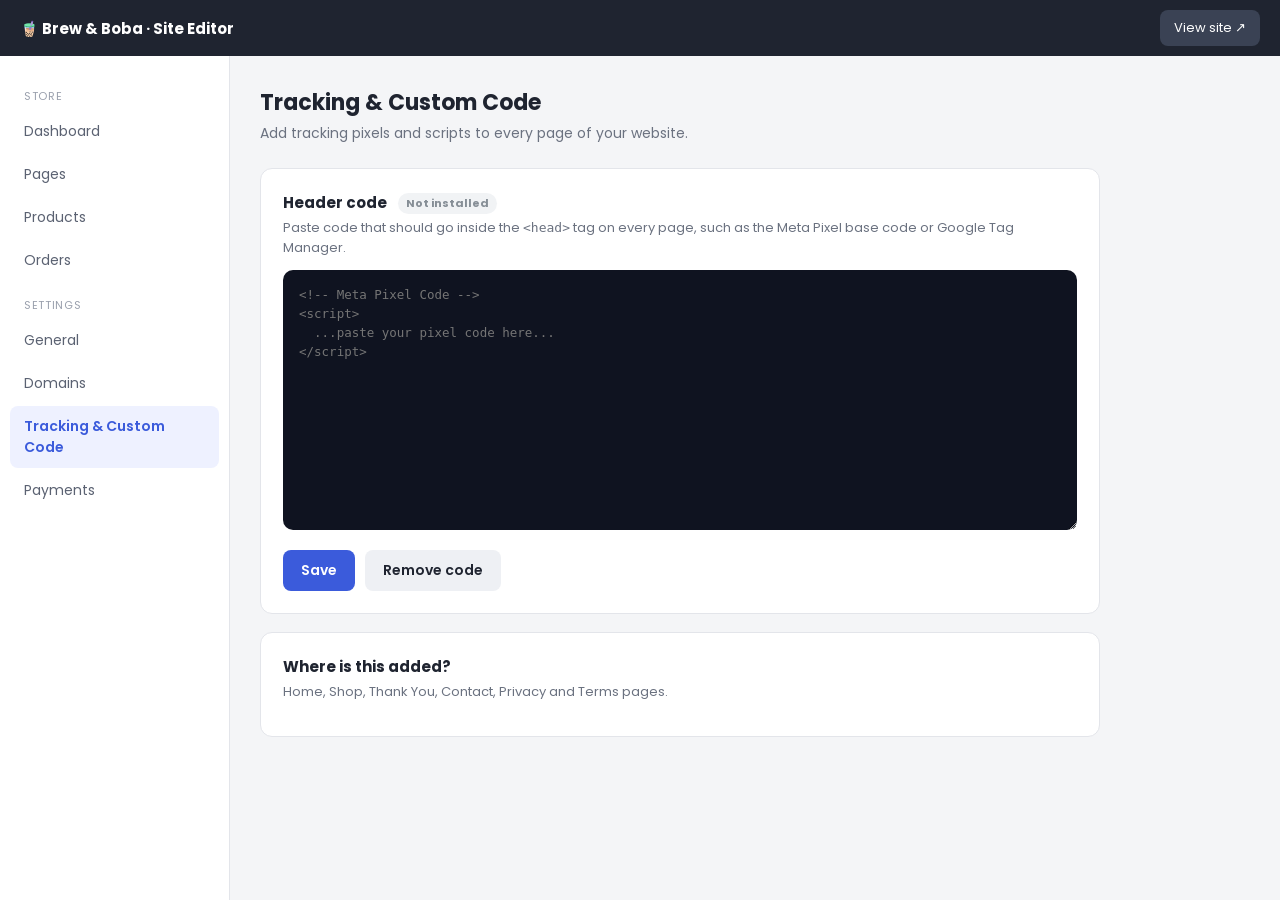
==== admin.html @ f5dbeb7f "Add site editor page for pasting header tracking code" ====
<!doctype html><html lang="en"><head><meta charset="utf-8"><meta name="viewport" content="width=device-width,initial-scale=1">
<link href="https://fonts.googleapis.com/css2?family=Poppins:wght@400;500;600;700&display=swap" rel="stylesheet">
<title>Site Editor · Brew & Boba</title>
<style>
*{box-sizing:border-box;margin:0;padding:0}
body{font-family:Poppins,system-ui,sans-serif;background:#f4f5f7;color:#1f2430;font-size:14px}
.top{background:#1f2430;color:#fff;height:56px;display:flex;align-items:center;justify-content:space-between;padding:0 20px}
.top b{font-size:15px}.top a{color:#fff;text-decoration:none;background:#3a4254;padding:8px 14px;border-radius:8px;font-size:13px}
.app{display:flex;min-height:calc(100vh - 56px)}
aside{width:230px;background:#fff;border-right:1px solid #e3e5ea;padding:18px 10px;flex-shrink:0}
aside div{padding:10px 14px;border-radius:8px;color:#5b6272;margin-bottom:2px;cursor:default}
aside .on{background:#eef1ff;color:#3b5bdb;font-weight:600}
aside small{display:block;padding:14px 14px 6px;color:#9aa0ad;font-size:11px;text-transform:uppercase;letter-spacing:.06em}
main{flex:1;padding:30px;max-width:900px}
h1{font-size:22px;margin-bottom:4px}.sub{color:#6b7280;margin-bottom:24px}
.panel{background:#fff;border:1px solid #e3e5ea;border-radius:12px;padding:22px;margin-bottom:18px}
.panel h2{font-size:15px;margin-bottom:4px}.panel p{color:#6b7280;font-size:13px;margin-bottom:12px}
textarea{width:100%;min-height:260px;font:12.5px/1.5 ui-monospace,Menlo,monospace;background:#0f1320;color:#c9f29b;border:0;border-radius:10px;padding:16px;resize:vertical}
textarea:focus{outline:3px solid #b7c4ff}
.bar{display:flex;gap:10px;align-items:center;margin-top:14px;flex-wrap:wrap}
button{font:inherit;font-weight:600;border:0;border-radius:8px;padding:10px 18px;cursor:pointer}
.save{background:#3b5bdb;color:#fff}.ghost{background:#eef0f4;color:#1f2430}
.status{font-size:13px;color:#2f9e44;font-weight:600}
.badge{display:inline-block;font-size:11px;padding:2px 8px;border-radius:99px;margin-left:8px;vertical-align:middle}
.live{background:#d3f9d8;color:#2b8a3e}.off{background:#f1f3f5;color:#868e96}
.toast{position:fixed;bottom:24px;left:50%;transform:translateX(-50%) translateY(100px);background:#1f2430;color:#fff;padding:12px 22px;border-radius:10px;transition:transform .3s}
.toast.show{transform:translateX(-50%) translateY(0)}
@media(max-width:700px){aside{display:none}main{padding:18px}}
</style></head><body>
<div class="top"><b>🧋 Brew &amp; Boba · Site Editor</b><a href="index.html" target="_blank">View site ↗</a></div>
<div class="app">
<aside><small>Store</small><div>Dashboard</div><div>Pages</div><div>Products</div><div>Orders</div>
<small>Settings</small><div>General</div><div>Domains</div><div class="on">Tracking &amp; Custom Code</div><div>Payments</div></aside>
<main>
<h1>Tracking &amp; Custom Code</h1><p class="sub">Add tracking pixels and scripts to every page of your website.</p>
<div class="panel"><h2>Header code <span id="st" class="badge off">Not installed</span></h2>
<p>Paste code that should go inside the <code>&lt;head&gt;</code> tag on every page, such as the Meta Pixel base code or Google Tag Manager.</p>
<textarea id="code" spellcheck="false" placeholder="<!-- Meta Pixel Code -->&#10;<script>&#10;  ...paste your pixel code here...&#10;</script>"></textarea>
<div class="bar"><button class="save" id="save">Save</button><button class="ghost" id="clear">Remove code</button><span class="status" id="msg"></span></div></div>
<div class="panel"><h2>Where is this added?</h2><p>Home, Shop, Thank You, Contact, Privacy and Terms pages.</p></div>
</main></div>
<div class="toast" id="toast">✅ Saved! Your code is now live on every page.</div>
<script>
function get(){try{return localStorage.getItem('bb_head_code')||''}catch(e){return ''}}
function badge(){var on=!!get();st.textContent=on?'Installed':'Not installed';st.className='badge '+(on?'live':'off')}
code.value=get();badge();
save.onclick=function(){try{localStorage.setItem('bb_head_code',code.value.trim())}catch(e){alert('Could not save in this browser.');return}
badge();toast.classList.add('show');setTimeout(function(){toast.classList.remove('show')},2500)};
clear.onclick=function(){if(!confirm('Remove the header code?'))return;try{localStorage.removeItem('bb_head_code')}catch(e){}code.value='';badge()};
</script></body></html>
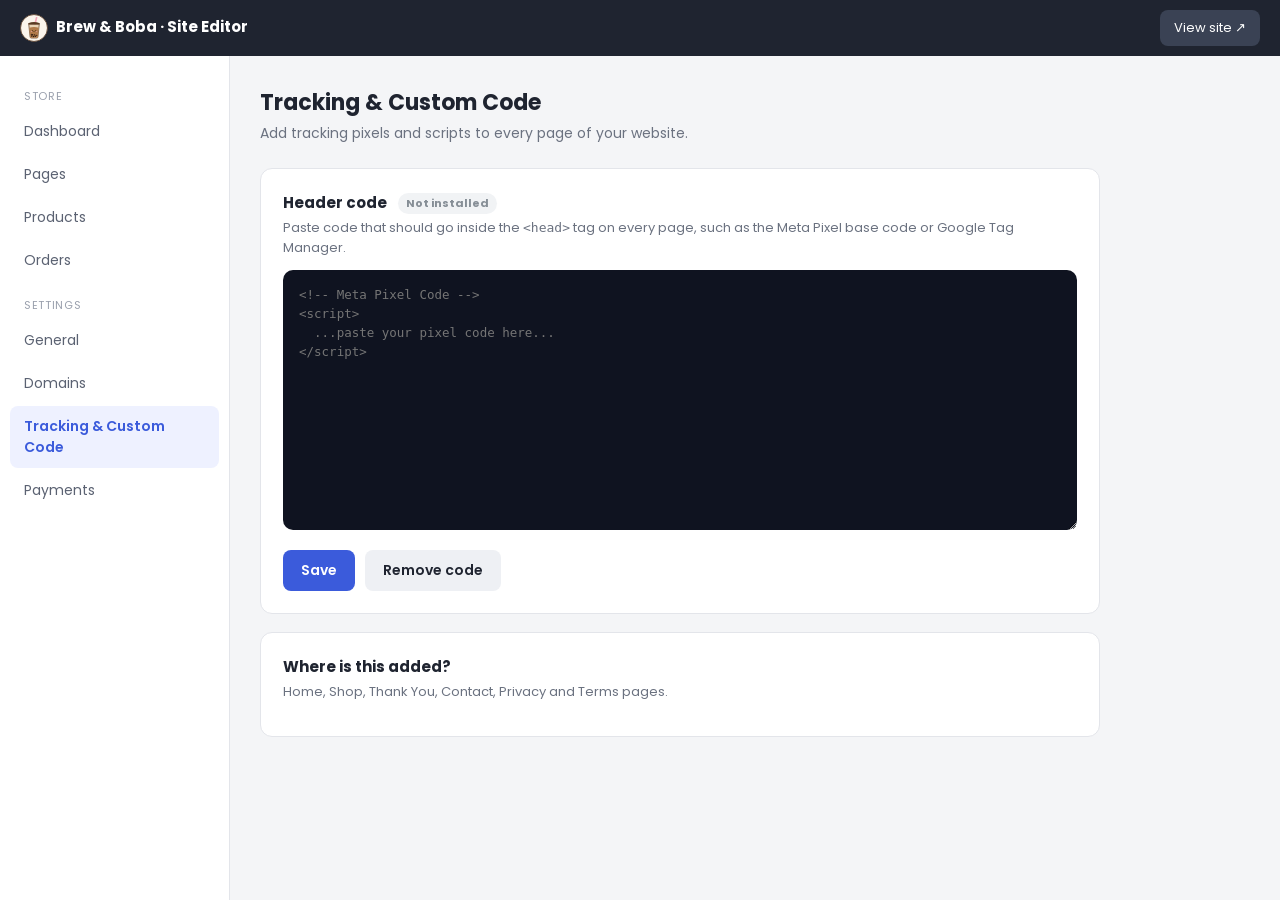
==== commit b36ab2a5: "Add logo" ====
--- a/admin.html
+++ b/admin.html
@@ -1,6 +1,6 @@
 <!doctype html><html lang="en"><head><meta charset="utf-8"><meta name="viewport" content="width=device-width,initial-scale=1">
 <link href="https://fonts.googleapis.com/css2?family=Poppins:wght@400;500;600;700&display=swap" rel="stylesheet">
-<title>Site Editor · Brew & Boba</title>
+<link rel="icon" href="logo.svg"><title>Site Editor · Brew & Boba</title>
 <style>
 *{box-sizing:border-box;margin:0;padding:0}
 body{font-family:Poppins,system-ui,sans-serif;background:#f4f5f7;color:#1f2430;font-size:14px}
@@ -27,7 +27,7 @@
 .toast.show{transform:translateX(-50%) translateY(0)}
 @media(max-width:700px){aside{display:none}main{padding:18px}}
 </style></head><body>
-<div class="top"><b>🧋 Brew &amp; Boba · Site Editor</b><a href="index.html" target="_blank">View site ↗</a></div>
+<div class="top"><b><img src="logo.svg" alt="" style="height:28px;vertical-align:middle;margin-right:8px">Brew &amp; Boba · Site Editor</b><a href="index.html" target="_blank">View site ↗</a></div>
 <div class="app">
 <aside><small>Store</small><div>Dashboard</div><div>Pages</div><div>Products</div><div>Orders</div>
 <small>Settings</small><div>General</div><div>Domains</div><div class="on">Tracking &amp; Custom Code</div><div>Payments</div></aside>
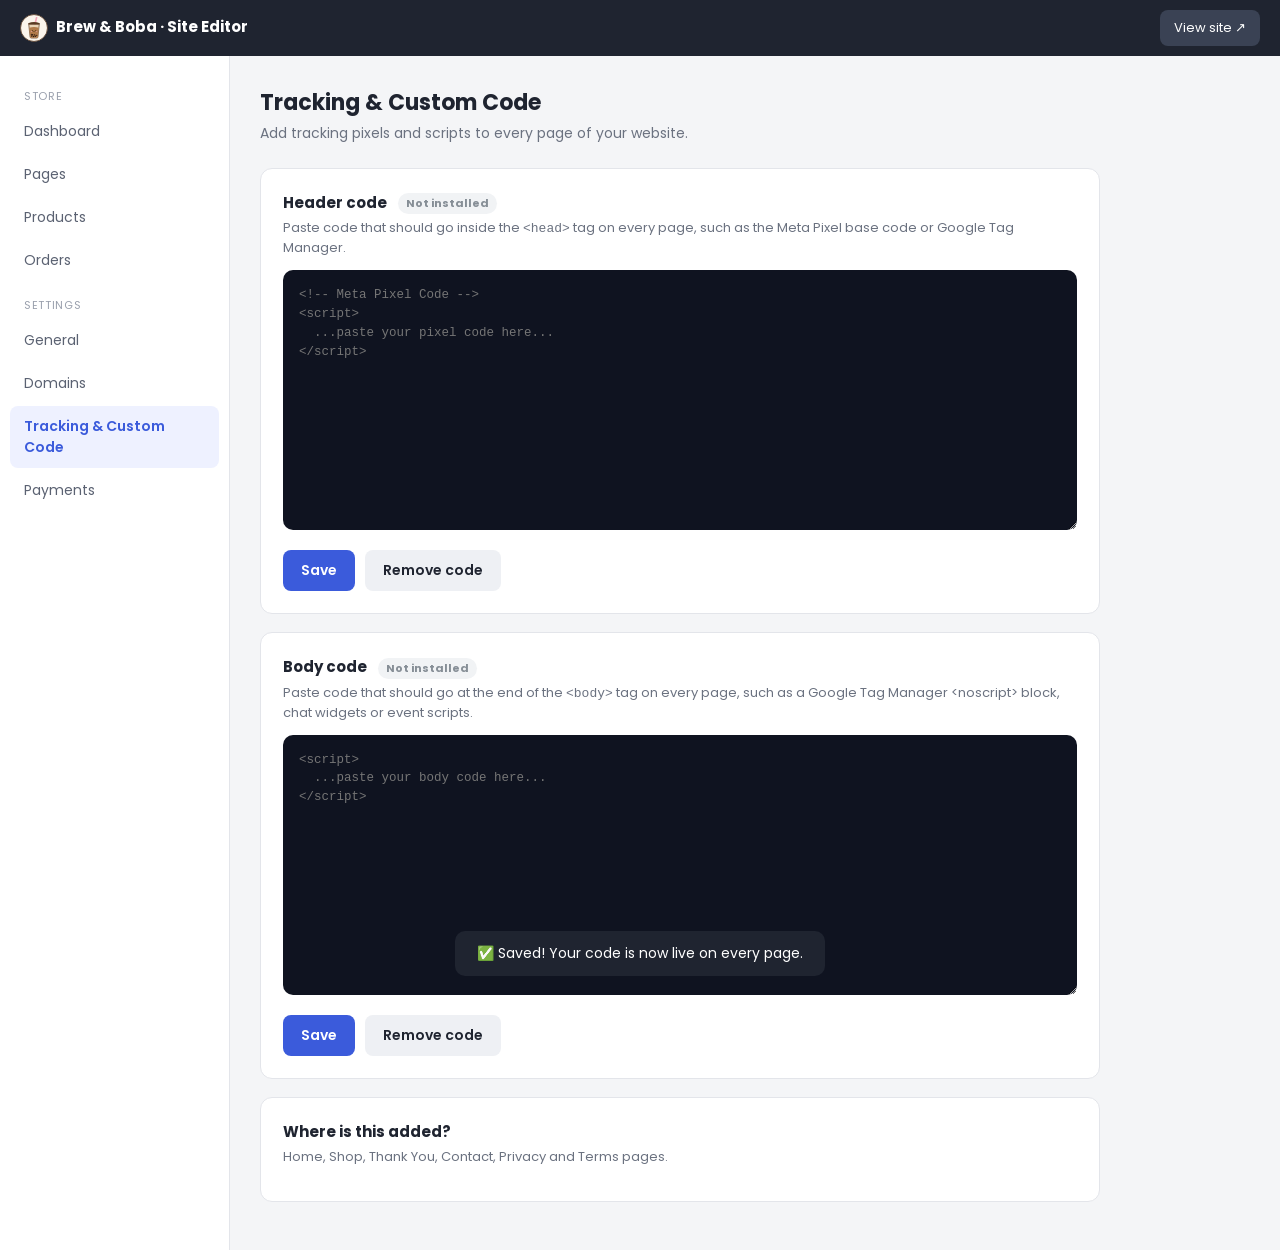
==== commit 8694f57c: "Add body code box to site editor" ====
--- a/admin.html
+++ b/admin.html
@@ -37,14 +37,22 @@
 <p>Paste code that should go inside the <code>&lt;head&gt;</code> tag on every page, such as the Meta Pixel base code or Google Tag Manager.</p>
 <textarea id="code" spellcheck="false" placeholder="<!-- Meta Pixel Code -->&#10;<script>&#10;  ...paste your pixel code here...&#10;</script>"></textarea>
 <div class="bar"><button class="save" id="save">Save</button><button class="ghost" id="clear">Remove code</button><span class="status" id="msg"></span></div></div>
+<div class="panel"><h2>Body code <span id="st2" class="badge off">Not installed</span></h2>
+<p>Paste code that should go at the end of the <code>&lt;body&gt;</code> tag on every page, such as a Google Tag Manager &lt;noscript&gt; block, chat widgets or event scripts.</p>
+<textarea id="code2" spellcheck="false" placeholder="<script>&#10;  ...paste your body code here...&#10;</script>"></textarea>
+<div class="bar"><button class="save" id="save2">Save</button><button class="ghost" id="clear2">Remove code</button></div></div>
 <div class="panel"><h2>Where is this added?</h2><p>Home, Shop, Thank You, Contact, Privacy and Terms pages.</p></div>
 </main></div>
 <div class="toast" id="toast">✅ Saved! Your code is now live on every page.</div>
 <script>
-function get(){try{return localStorage.getItem('bb_head_code')||''}catch(e){return ''}}
-function badge(){var on=!!get();st.textContent=on?'Installed':'Not installed';st.className='badge '+(on?'live':'off')}
-code.value=get();badge();
-save.onclick=function(){try{localStorage.setItem('bb_head_code',code.value.trim())}catch(e){alert('Could not save in this browser.');return}
-badge();toast.classList.add('show');setTimeout(function(){toast.classList.remove('show')},2500)};
-clear.onclick=function(){if(!confirm('Remove the header code?'))return;try{localStorage.removeItem('bb_head_code')}catch(e){}code.value='';badge()};
+function get(k){try{return localStorage.getItem(k)||''}catch(e){return ''}}
+function setup(key,ta,badgeEl,saveBtn,clearBtn,label){
+  function badge(){var on=!!get(key);badgeEl.textContent=on?'Installed':'Not installed';badgeEl.className='badge '+(on?'live':'off')}
+  ta.value=get(key);badge();
+  saveBtn.onclick=function(){try{localStorage.setItem(key,ta.value.trim())}catch(e){alert('Could not save in this browser.');return}
+    badge();toast.textContent='✅ Saved! Your '+label+' code is now live on every page.';toast.classList.add('show');setTimeout(function(){toast.classList.remove('show')},2500)};
+  clearBtn.onclick=function(){if(!confirm('Remove the '+label+' code?'))return;try{localStorage.removeItem(key)}catch(e){}ta.value='';badge()};
+}
+setup('bb_head_code',code,st,save,clear,'header');
+setup('bb_body_code',code2,st2,save2,clear2,'body');
 </script></body></html>
